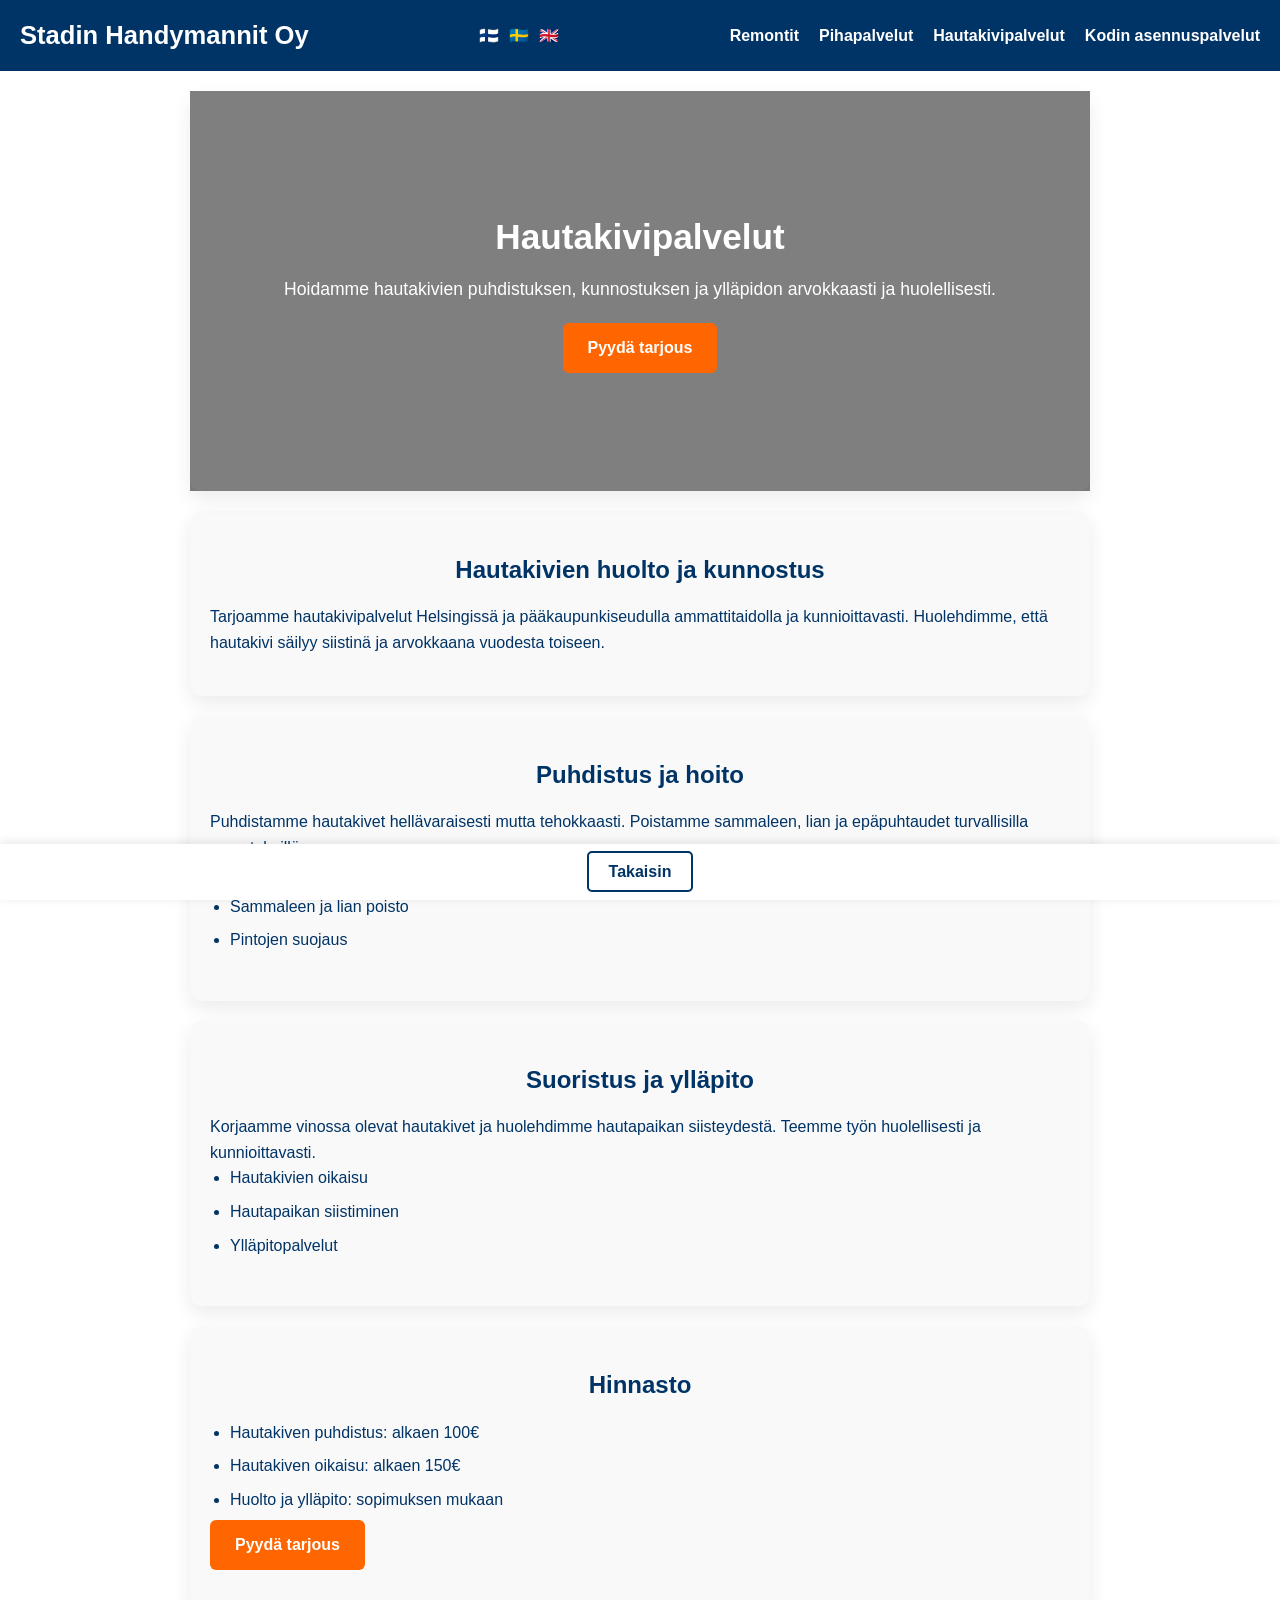
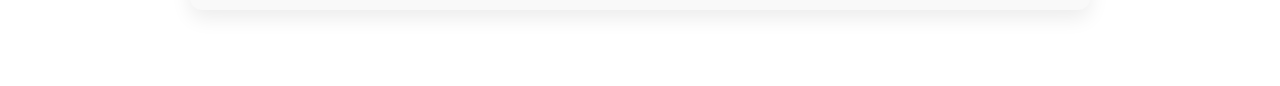
==== hautakivipalvelut.html @ e2055319 "Update hautakivipalvelut.html" ====
<!DOCTYPE html>
<html lang="fi">
<head>
<meta charset="UTF-8">
<meta name="viewport" content="width=device-width, initial-scale=1.0">
<title>Hautakivipalvelut Helsingissä | Stadin Handymannit Oy</title>

<link rel="stylesheet" href="css/style.css">
<link rel="stylesheet" href="css/services.css">
</head>

<body class="hautakivi">

<!-- HEADER -->
<header>
    <div class="logo">Stadin Handymannit Oy</div>

    <div class="lang-switch">
        <span onclick="setLang('fi')">🇫🇮</span>
        <span onclick="setLang('sv')">🇸🇪</span>
        <span onclick="setLang('en')">🇬🇧</span>
    </div>

    <nav>
        <div class="menu" id="menu"> 
            <a href="remontti.html" data-translate="navRemontti">Remontit</a>
            <a href="pihapalvelut.html" data-translate="navGarden">Pihapalvelut</a>
            <a href="hautakivipalvelut.html" data-translate="navGrave">Hautakivipalvelut</a>
            <a href="kodin-asennuspalvelut.html" data-translate="navInstall">Kodin asennuspalvelut</a>
        </div>

        <div class="hamburger" id="hamburger">
            <div></div>
            <div></div>
            <div></div>
        </div>
    </nav>
</header>

<!-- HERO -->
<section id="hero" style="background-image: url('images/hautakivi.jpg');">
    <div class="hero-container">
        <div class="hero-content">

            <h1 data-translate="graveTitle">
                Hautakivipalvelut Helsingissä
            </h1>

            <p>
                Hoidamme hautakivien puhdistuksen, kunnostuksen ja ylläpidon arvokkaasti ja huolellisesti.
            </p>

            <a href="index.html#yhteystiedot" class="cta-button" data-translate="section4Cta">
                Pyydä tarjous
            </a>

        </div>
    </div>
</section>

<!-- SECTION 1 -->
<section>

    <h2>
        Hautakivien huolto ja kunnostus
    </h2>

    <p>
        Tarjoamme hautakivipalvelut Helsingissä ja pääkaupunkiseudulla ammattitaidolla ja kunnioittavasti. Huolehdimme, että hautakivi säilyy siistinä ja arvokkaana vuodesta toiseen.
    </p>

</section>

<!-- SECTION 2 -->
<section>

    <h2>
        Puhdistus ja hoito
    </h2>

    <p>
        Puhdistamme hautakivet hellävaraisesti mutta tehokkaasti. Poistamme sammaleen, lian ja epäpuhtaudet turvallisilla menetelmillä.
    </p>

    <ul>
        <li>Hautakivien pesu</li>
        <li>Sammaleen ja lian poisto</li>
        <li>Pintojen suojaus</li>
    </ul>

</section>

<!-- SECTION 3 -->
<section>

    <h2>
        Suoristus ja ylläpito
    </h2>

    <p>
        Korjaamme vinossa olevat hautakivet ja huolehdimme hautapaikan siisteydestä. Teemme työn huolellisesti ja kunnioittavasti.
    </p>

    <ul>
        <li>Hautakivien oikaisu</li>
        <li>Hautapaikan siistiminen</li>
        <li>Ylläpitopalvelut</li>
    </ul>

</section>

<!-- CTA -->
<section class="service-page">

    <h2>
        Hinnasto
    </h2>

    <ul>
        <li>Hautakiven puhdistus: alkaen 100€</li>
        <li>Hautakiven oikaisu: alkaen 150€</li>
        <li>Huolto ja ylläpito: sopimuksen mukaan</li>
    </ul>

    <a href="index.html#yhteystiedot" class="cta-button">
        Pyydä tarjous
    </a>

</section>
<!-- FOOTER -->
<footer class="back-footer">
    <a href="index.html" class="back-button" data-translate="backButton">
        Takaisin
    </a>
</footer>

<script src="js/script.js"></script>
<script src="js/lang.js"></script>

</body>
</html>
---- css/style.css ----
/* =========================
   RESET
========================= */
* {
    margin: 0;
    padding: 0;
    box-sizing: border-box;
}

html {
  scroll-behavior: smooth;
}

section {
  scroll-margin-top: 90px;
}
body {
    font-family: Arial, sans-serif;
    background: #ffffff;
    color: #003366;
    line-height: 1.6;
}

/* =========================
   HEADER
========================= */
header {
    background: #003366;
    color: #ffffff;
    padding: 15px 20px;
    display: flex;
    justify-content: space-between;
    align-items: center;
    position: sticky;
    top: 0;
    z-index: 1000;
}

.logo {
    font-weight: 700;
    font-size: 1.6rem;
}

.menu {
    display: flex;
    gap: 20px;
}

.menu a {
    color: #ffffff;
    font-weight: 700;
    text-decoration: none;
}

.hamburger {
    display: none;
    flex-direction: column;
    justify-content: space-between;
    width: 25px;
    height: 20px;
    cursor: pointer;
}

.hamburger div {
    width: 100%;
    height: 3px;
    background: #ffffff;
    border-radius: 2px;
}

/* =========================
   HERO (INDEX LIGHT VERSION)
========================= */
#hero {
    position: relative;
    min-height: 450px;
    display: flex;
    align-items: center;
    justify-content: center;
    padding: 40px 20px;
    background: linear-gradient(135deg, #e6f0ff, #ffffff);
    color: #003366;
}

.hero-container {
    text-align: center;
    max-width: 900px;
}

.hero-container h1 {
    font-size: 2.2rem;
    margin-bottom: 10px;
}

.hero-container p {
    font-size: 1.1rem;
    margin-bottom: 20px;
}

/* =========================
   SERVICES (INDEX CARDS)
========================= */
.services-container {
    display: flex;
    flex-wrap: wrap;
    gap: 20px;
    justify-content: center;
}

.service-item {
    flex: 1 1 250px;
    background: #e6f0ff;
    padding: 20px;
    border-radius: 10px;
    text-align: center;
    text-decoration: none;
    color: #003366;
    transition: 0.3s;
}

.service-item:hover {
    transform: translateY(-6px);
    box-shadow: 0 10px 20px rgba(0,0,0,0.1);
}

.service-item .icon {
    font-size: 2rem;
    margin-bottom: 10px;
}
.service-item ul {
    text-align: left;
    padding-left: 18px;
    margin-top: 10px;
}

.service-item li {
    text-align: left;
    margin-bottom: 6px;
    line-height: 1.4;
}
/* =========================
   ABOUT + CONTACT
========================= */
section {
    padding: 40px 20px;
    max-width: 1000px;
    margin: 20px auto;
}

h2 {
    text-align: center;
    margin-bottom: 20px;
}

/* =========================
   CTA BUTTON
========================= */
.cta-button {
    display: inline-block;
    padding: 12px 25px;
    background: #003366;
    color: #ffffff;
    border-radius: 5px;
    text-decoration: none;
    font-weight: 700;
}

/* =========================
   FOOTER
========================= */
footer {
    text-align: center;
    padding: 20px;
    background: #f2f2f2;
}

/* =========================
   MOBILE
========================= */
@media (max-width: 768px) {
    .menu {
        display: none;
        position: absolute;
        top: 60px;
        right: 0;
        background: #003366;
        flex-direction: column;
        width: 200px;
        padding: 10px;
    }

    .menu.active {
        display: flex;
    }

    .hamburger {
        display: flex;
    }

    #hero h1 {
        font-size: 1.6rem;
    }
}
/* =========================
   CONTACT (PREMIUM LAYOUT)
========================= */

.contact-container {
    display: flex;
    gap: 30px;
    align-items: stretch;
    flex-wrap: wrap;
}

/* FORMULÄR */
.contact-container form {
    flex: 1;
    min-width: 280px;
    background: #ffffff;
    padding: 25px;
    border-radius: 12px;
    box-shadow: 0 10px 25px rgba(0,0,0,0.08);
    display: flex;
    flex-direction: column;
    gap: 12px;
}

/* INPUT FIELDS */
.contact-container input,
.contact-container textarea {
    width: 100%;
    padding: 12px;
    border: 1px solid #ddd;
    border-radius: 8px;
    font-size: 1rem;
    outline: none;
    transition: 0.3s;
    font-family: Arial, sans-serif;
}

.contact-container input:focus,
.contact-container textarea:focus {
    border-color: #003366;
    box-shadow: 0 0 0 3px rgba(0,51,102,0.1);
}

/* KNAPP (form submit) */
.contact-container button {
    padding: 12px;
    background: #003366;
    color: #ffffff;
    border: none;
    border-radius: 8px;
    font-weight: 700;
    cursor: pointer;
    transition: 0.3s;
}

.contact-container button:hover {
    background: #002244;
}

/* GOOGLE MAPS */
.map {
    flex: 1;
    min-width: 280px;
    border-radius: 12px;
    overflow: hidden;
    box-shadow: 0 10px 25px rgba(0,0,0,0.08);
}

.map iframe {
    width: 100%;
    height: 100%;
    min-height: 360px;
    border: 0;
}

/* MOBILE FIX */
@media (max-width: 768px) {
    .contact-container {
        flex-direction: column;
    }

    .map iframe {
        min-height: 250px;
    }
}
#hero {
    position: relative;
    min-height: 450px;
    display: flex;
    align-items: center;
    justify-content: center;
    padding: 40px 20px;
    background-size: cover;
    background-position: center;
    background-repeat: no-repeat;
    color: #ffffff;
}

#hero::before {
    content: "";
    position: absolute;
    inset: 0;
    background: rgba(0, 51, 102, 0.45);
}

.hero-container {
    position: relative;
    z-index: 1;
    text-align: center;
    max-width: 900px;
}
body.index #hero {
    background-image: url("../images/hero-index.jpg");
}

body.pihapalvelut #hero {
    background-image: url("../images/pihapalvelut.jpg");
}

body.remontti #hero {
    background-image: url("../images/remontti.jpg");
}

body.kodin-asennus #hero {
    background-image: url("../images/kodin-asennus.jpg");
}

body.hautakivipalvelut #hero {
    background-image: url("../images/hautakivi.jpg");
}
@media (max-width: 768px) {
    #hero {
        min-height: 300px;
        padding: 30px 15px;
    }
}

/* =========================
 IMAGE SECTION
}======================== */
.image-section {
    max-width: 1000px;
    margin: 40px auto;
    padding: 0 20px;
}

.image-section img {
    width: 100%;
    height: auto;
    max-height: 400px;
    object-fit: cover;
    border-radius: 12px;
    display: block;
    box-shadow: 0 8px 20px rgba(0,0,0,0.1);
}

.image-section img:hover {
    transform: scale(1.02);
    transition: 0.3s ease;
}

.lang-switch {
    display: flex;
    gap: 10px;
    align-items: center;
}

.lang-switch a {
    font-size: 1.3rem;
    text-decoration: none;
    transition: transform 0.2s;
}

.lang-switch a:hover {
    transform: scale(1.2);
}
---- css/services.css ----
/* =========================
   RESET
========================= */
* {
    margin: 0;
    padding: 0;
    box-sizing: border-box;
}

body {
    font-family: Arial, sans-serif;
    background: #ffffff;
    color: #003366;
    line-height: 1.6;
}

/* =========================
   HEADER
========================= */
header {
    background: #003366;
    color: #ffffff;
    padding: 15px 20px;
    display: flex;
    justify-content: space-between;
    align-items: center;
    position: sticky;
    top: 0;
    z-index: 1000;
}

.menu {
    display: flex;
    gap: 20px;
}

.menu a {
    color: #ffffff;
    text-decoration: none;
    font-weight: 700;
}

/* =========================
   HERO (SERVICES DARK VERSION)
========================= */
#hero {
    position: relative;
    min-height: 400px;
    display: flex;
    align-items: center;
    justify-content: center;
    padding: 40px 20px;
    background-size: cover;
    background-position: center;
    color: #ffffff;
}

#hero::before {
    content: "";
    position: absolute;
    inset: 0;
    background: rgba(0,0,0,0.5);
}

.hero-container {
    position: relative;
    z-index: 1;
    text-align: center;
    max-width: 900px;
}

.hero-container h1 {
    font-size: 2.2rem;
    margin-bottom: 10px;
}

/* =========================
   SECTIONS (PRO CARD STYLE)
========================= */
section {
    padding: 40px 20px;
    max-width: 900px;
    margin: 20px auto;
    background: #f9f9f9;
    border-radius: 12px;
    box-shadow: 0 8px 20px rgba(0,0,0,0.08);
}

section h2 {
    text-align: center;
    margin-bottom: 15px;
}

/* =========================
   LISTOR
========================= */
ul {
    padding-left: 20px;
}

li {
    margin-bottom: 8px;
}

/* =========================
   CTA BUTTON
========================= */
.cta-button {
    display: inline-block;
    padding: 12px 25px;
    background: #ff6600;
    color: #ffffff;
    border-radius: 6px;
    text-decoration: none;
    font-weight: 700;
}

/* =========================
   BACK BUTTON
========================= */
.back-footer {
    position: sticky;
    bottom: 0;
    text-align: center;
    padding: 15px;
    background: #ffffff;
    box-shadow: 0 -2px 10px rgba(0,0,0,0.1);
}

.back-button {
    border: 2px solid #003366;
    padding: 10px 20px;
    border-radius: 5px;
    text-decoration: none;
    font-weight: 700;
    color: #003366;
}

/* =========================
   MOBILE
========================= */
@media (max-width: 768px) {
    .menu {
        display: none;
        flex-direction: column;
        background: #003366;
        position: absolute;
        top: 60px;
        right: 0;
        width: 200px;
        padding: 10px;
    }

    .menu.active {
        display: flex;
    }

    #hero h1 {
        font-size: 1.6rem;
    }

    section {
        margin: 10px;
        padding: 25px 15px;
    }
}
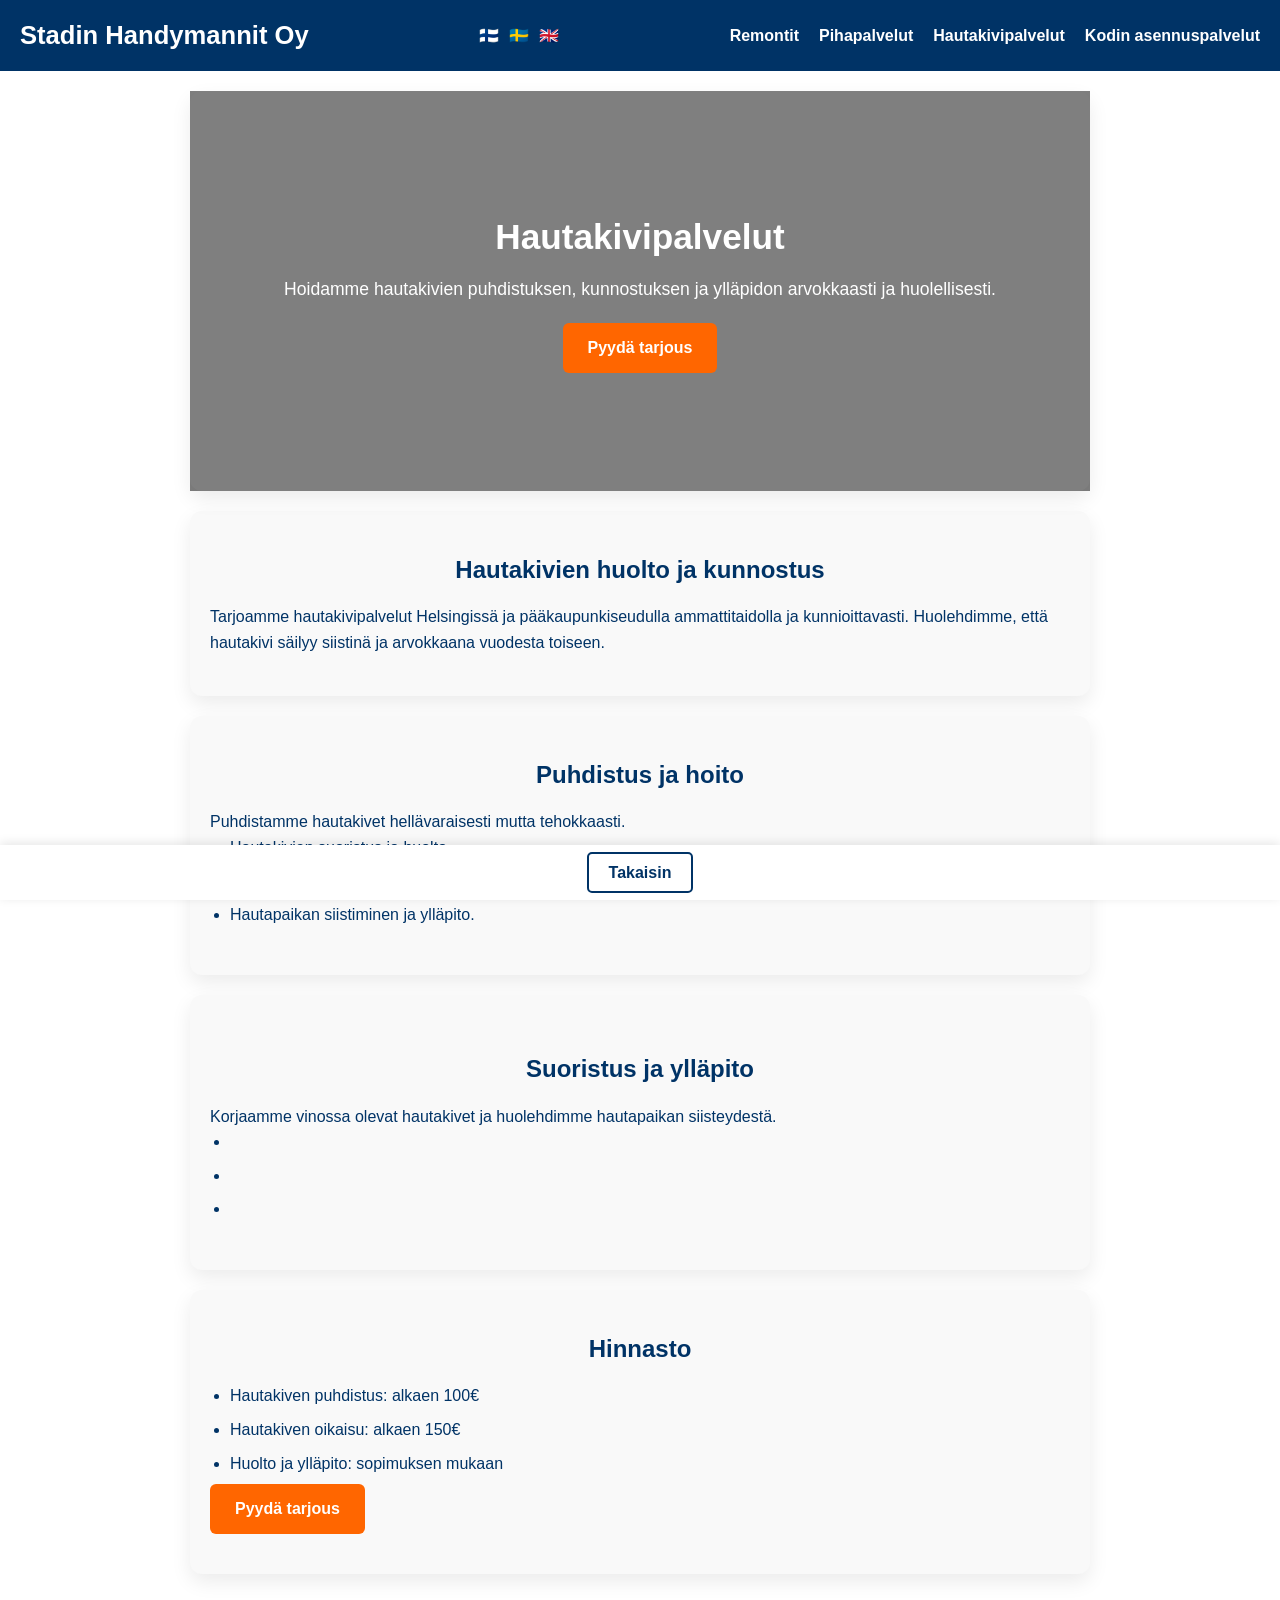
==== commit b30893ac: "Update hautakivipalvelut.html" ====
--- a/hautakivipalvelut.html
+++ b/hautakivipalvelut.html
@@ -46,11 +46,11 @@
                 Hautakivipalvelut Helsingissä
             </h1>
 
-            <p>
+            <p data-translate="graveHeroText">
                 Hoidamme hautakivien puhdistuksen, kunnostuksen ja ylläpidon arvokkaasti ja huolellisesti.
             </p>
 
-            <a href="index.html#yhteystiedot" class="cta-button" data-translate="section4Cta">
+            <a href="index.html#yhteystiedot" class="cta-button" data-translate="graveCta">
                 Pyydä tarjous
             </a>
 
@@ -61,11 +61,11 @@
 <!-- SECTION 1 -->
 <section>
 
-    <h2>
+    <h2 data-translate="graveSection1Title">
         Hautakivien huolto ja kunnostus
     </h2>
 
-    <p>
+    <p data-translate="graveSection1Text">
         Tarjoamme hautakivipalvelut Helsingissä ja pääkaupunkiseudulla ammattitaidolla ja kunnioittavasti. Huolehdimme, että hautakivi säilyy siistinä ja arvokkaana vuodesta toiseen.
     </p>
 
@@ -74,55 +74,55 @@
 <!-- SECTION 2 -->
 <section>
 
-    <h2>
-        Puhdistus ja hoito
-    </h2>
+<h2 data-translate="graveSection2Title">
+    Puhdistus ja hoito
+</h2>
 
-    <p>
-        Puhdistamme hautakivet hellävaraisesti mutta tehokkaasti. Poistamme sammaleen, lian ja epäpuhtaudet turvallisilla menetelmillä.
-    </p>
+<p data-translate="graveSection2Text">
+    Puhdistamme hautakivet hellävaraisesti mutta tehokkaasti.
+</p>
 
-    <ul>
-        <li>Hautakivien pesu</li>
-        <li>Sammaleen ja lian poisto</li>
-        <li>Pintojen suojaus</li>
-    </ul>
-
+<ul>
+    <li data-translate="graveList1"></li>
+    <li data-translate="graveList2"></li>
+    <li data-translate="graveList3"></li>
+</ul>
 </section>
 
 <!-- SECTION 3 -->
 <section>
 
     <h2>
-        Suoristus ja ylläpito
-    </h2>
+    <h2 data-translate="graveSection3Title">
+    Suoristus ja ylläpito
+</h2>
 
-    <p>
-        Korjaamme vinossa olevat hautakivet ja huolehdimme hautapaikan siisteydestä. Teemme työn huolellisesti ja kunnioittavasti.
-    </p>
+<p data-translate="graveSection3Text">
+    Korjaamme vinossa olevat hautakivet ja huolehdimme hautapaikan siisteydestä.
+</p>
 
-    <ul>
-        <li>Hautakivien oikaisu</li>
-        <li>Hautapaikan siistiminen</li>
-        <li>Ylläpitopalvelut</li>
-    </ul>
+<ul>
+    <li data-translate="graveList4"></li>
+    <li data-translate="graveList5"></li>
+    <li data-translate="graveList6"></li>
+</ul>
 
 </section>
 
 <!-- CTA -->
 <section class="service-page">
 
-    <h2>
+    <h2 data-translate="gravePriceTitle">
         Hinnasto
     </h2>
 
     <ul>
-        <li>Hautakiven puhdistus: alkaen 100€</li>
-        <li>Hautakiven oikaisu: alkaen 150€</li>
-        <li>Huolto ja ylläpito: sopimuksen mukaan</li>
+        <li data-translate="gravePrice1">Hautakiven puhdistus: alkaen 100€</li>
+        <li data-translate="gravePrice2">Hautakiven oikaisu: alkaen 150€</li>
+        <li data-translate="gravePrice3">Huolto ja ylläpito: sopimuksen mukaan</li>
     </ul>
 
-    <a href="index.html#yhteystiedot" class="cta-button">
+    <a href="index.html#yhteystiedot" class="cta-button" data-translate="graveCta">
         Pyydä tarjous
     </a>
 
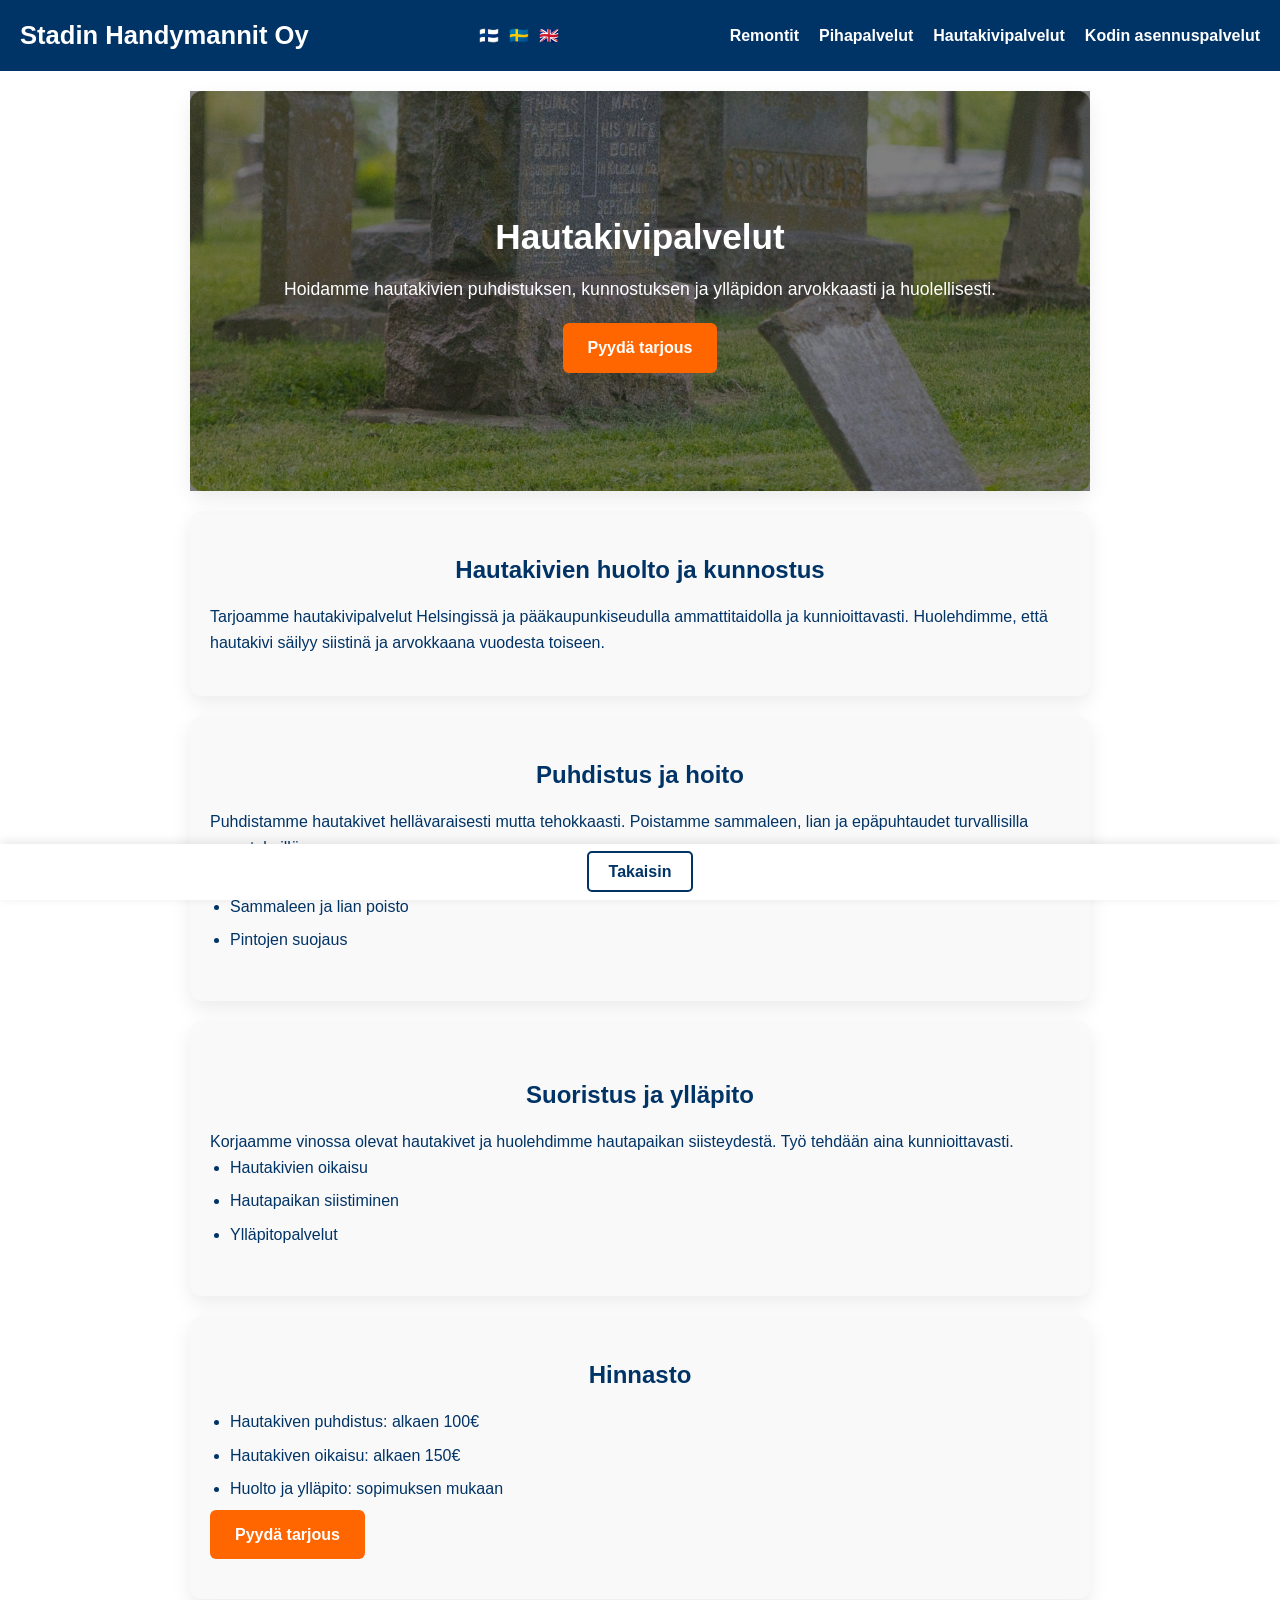
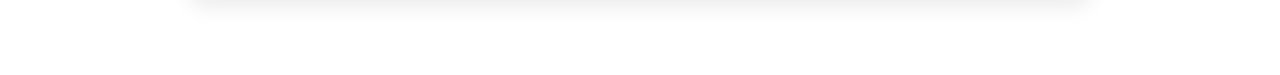
==== commit 58882f24: "Update hautakivipalvelut.html" ====
--- a/hautakivipalvelut.html
+++ b/hautakivipalvelut.html
@@ -38,7 +38,7 @@
 </header>
 
 <!-- HERO -->
-<section id="hero" style="background-image: url('images/hautakivi.jpg');">
+<section id="hero" style="background-image: url('images/hautakivipalvelut.jpg');">
     <div class="hero-container">
         <div class="hero-content">
 
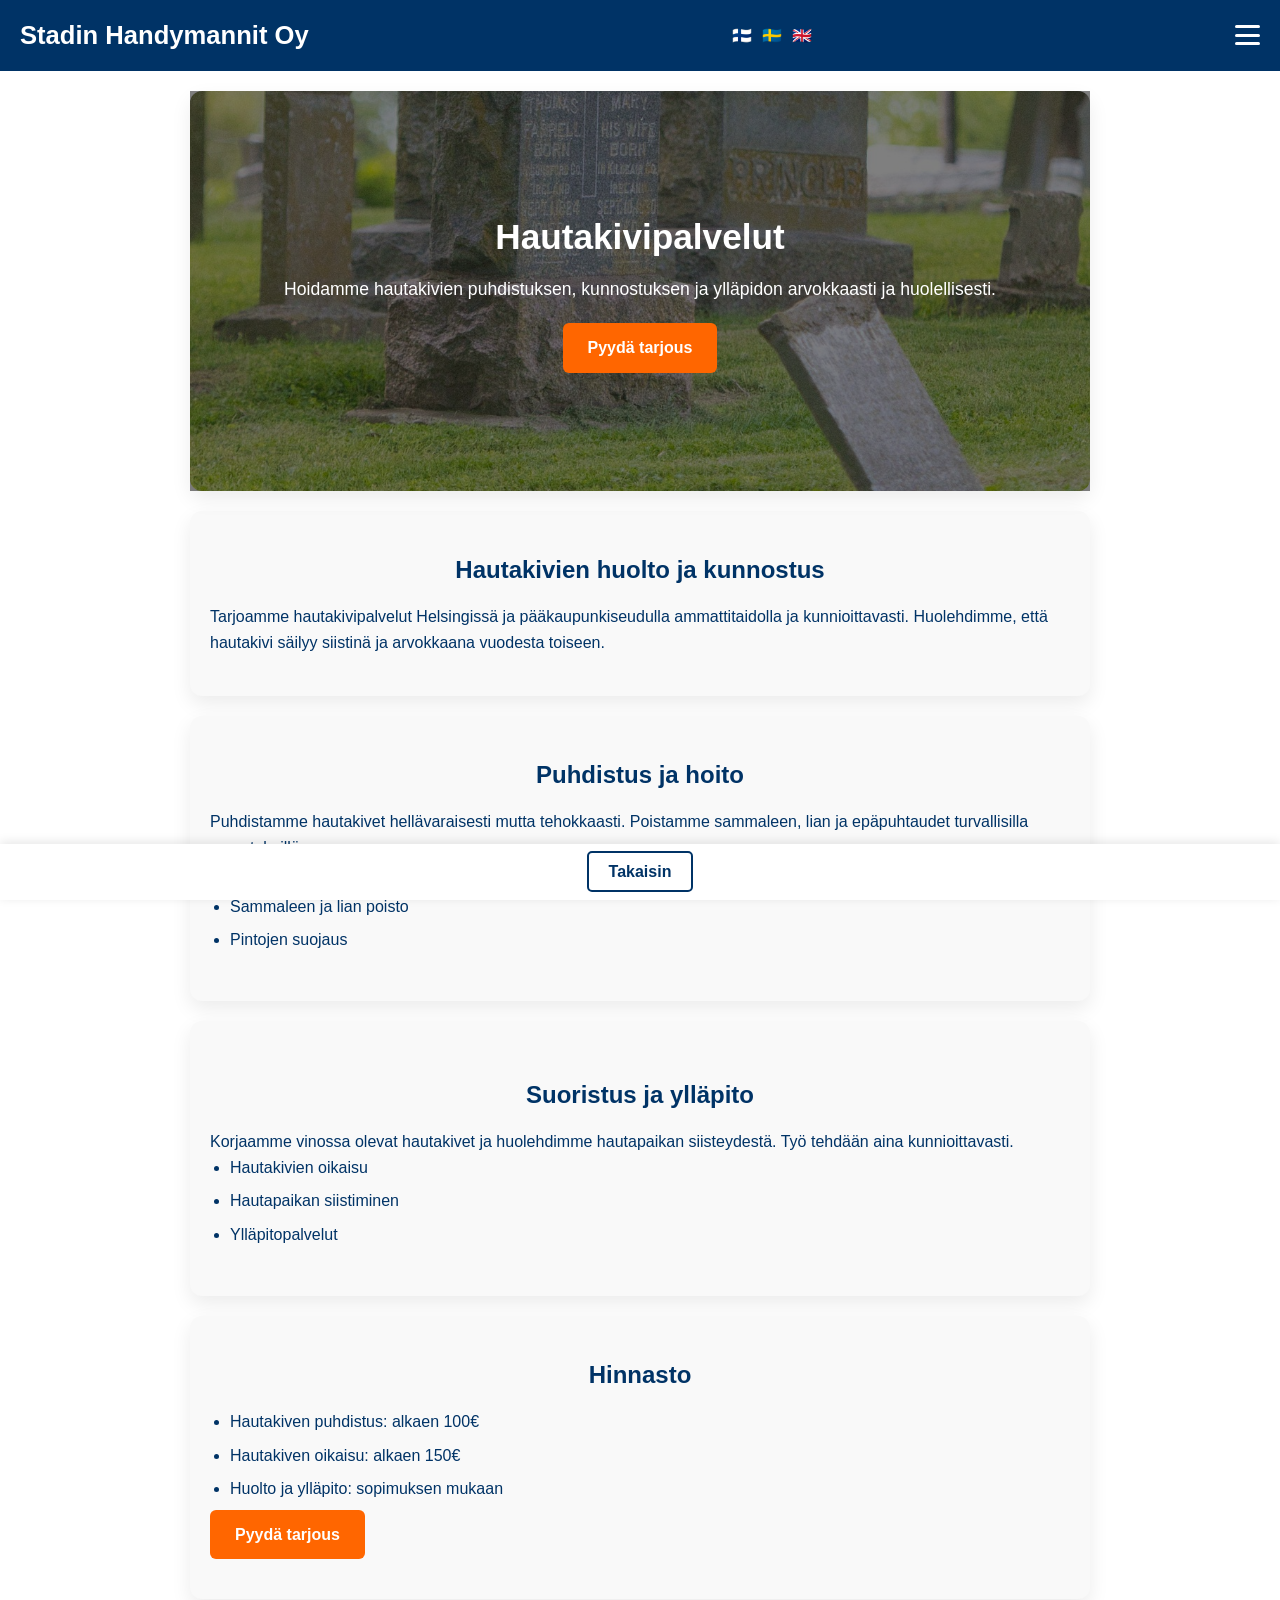
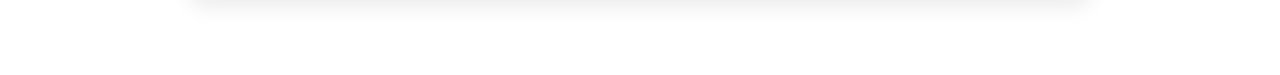
==== commit 35678a27: "Update hautakivipalvelut.html" ====
--- a/hautakivipalvelut.html
+++ b/hautakivipalvelut.html
@@ -22,11 +22,55 @@
     </div>
 
     <nav>
-        <div class="menu" id="menu"> 
-            <a href="remontti.html" data-translate="navRemontti">Remontit</a>
-            <a href="pihapalvelut.html" data-translate="navGarden">Pihapalvelut</a>
-            <a href="hautakivipalvelut.html" data-translate="navGrave">Hautakivipalvelut</a>
-            <a href="kodin-asennuspalvelut.html" data-translate="navInstall">Kodin asennuspalvelut</a>
+        <div class="menu" id="menu">
+
+    <!-- HUVUD -->
+    <a href="index.html" data-translate="navHome">Etusivu</a>
+
+    <!-- RUBRIK -->
+    <div class="menu-section" data-translate="menuServices">
+        Palvelut
+    </div>
+
+    <a href="kodin-asennuspalvelut.html" data-translate="navInstall">
+        Kodin asennuspalvelut
+    </a>
+
+    <a href="pihapalvelut.html" data-translate="navGarden">
+        Pihapalvelut
+    </a>
+
+    <a href="remontti.html" data-translate="navRemontti">
+        Remontti
+    </a>
+
+    <a href="hautakivipalvelut.html" data-translate="navGrave">
+        Hautakivipalvelut
+    </a>
+
+    <!-- INFO -->
+    <div class="menu-section" data-translate="menuCompany">
+        Yritys
+    </div>
+
+    <a href="index.html#meista" data-translate="navAbout">
+        Meistä
+    </a>
+
+    <a href="index.html#yhteystiedot" data-translate="navContact">
+        Yhteystiedot
+    </a>
+
+    <!-- CTA -->
+    <a href="index.html#yhteystiedot" class="menu-cta" data-translate="ctaOffer">
+        Pyydä tarjous
+    </a>
+
+    <!-- BACK -->
+    <a href="index.html" class="menu-back" data-translate="backButton">
+        ← Takaisin
+    </a>
+
         </div>
 
         <div class="hamburger" id="hamburger">
@@ -36,7 +80,8 @@
         </div>
     </nav>
 </header>
-
+    
+  <div class="menu-overlay" id="overlay"></div>
 <!-- HERO -->
 <section id="hero" style="background-image: url('images/hautakivipalvelut.jpg');">
     <div class="hero-container">
--- a/css/style.css
+++ b/css/style.css
@@ -41,24 +41,14 @@
     font-size: 1.6rem;
 }
 
-.menu {
-    display: flex;
-    gap: 20px;
-}
-
-.menu a {
-    color: #ffffff;
-    font-weight: 700;
-    text-decoration: none;
-}
-
 .hamburger {
-    display: none;
+    display: flex; /* ÄNDRA denna rad */
     flex-direction: column;
     justify-content: space-between;
     width: 25px;
     height: 20px;
     cursor: pointer;
+    z-index: 1100;
 }
 
 .hamburger div {
@@ -66,6 +56,7 @@
     height: 3px;
     background: #ffffff;
     border-radius: 2px;
+    transition: 0.3s; 
 }
 
 /* =========================
@@ -178,21 +169,7 @@
    MOBILE
 ========================= */
 @media (max-width: 768px) {
-    .menu {
-        display: none;
-        position: absolute;
-        top: 60px;
-        right: 0;
-        background: #003366;
-        flex-direction: column;
-        width: 200px;
-        padding: 10px;
-    }
-
-    .menu.active {
-        display: flex;
-    }
-
+    
     .hamburger {
         display: flex;
     }
@@ -377,3 +354,48 @@
 .lang-switch a:hover {
     transform: scale(1.2);
 }
+/* SIDEMENU */
+/* SIDEBAR MENU */
+.menu {
+    position: fixed;
+    top: 0;
+    right: -300px;
+    width: 260px;
+    height: 100%;
+    background: #003366;
+    display: flex;
+    flex-direction: column;
+    gap: 20px;
+    padding: 80px 20px;
+    transition: 0.3s ease;
+    z-index: 1000;
+}
+
+.menu.active {
+    right: 0;
+}
+
+.menu a {
+    color: white;
+    text-decoration: none;
+    font-weight: 700;
+}
+
+/* OVERLAY */
+.menu-overlay {
+    position: fixed;
+    top: 0;
+    left: 0;
+    width: 100%;
+    height: 100%;
+    background: rgba(0,0,0,0.4);
+    opacity: 0;
+    pointer-events: none;
+    transition: 0.3s;
+    z-index: 900;
+}
+
+.menu-overlay.active {
+    opacity: 1;
+    pointer-events: all;
+}
--- a/css/services.css
+++ b/css/services.css
@@ -27,17 +27,6 @@
     position: sticky;
     top: 0;
     z-index: 1000;
-}
-
-.menu {
-    display: flex;
-    gap: 20px;
-}
-
-.menu a {
-    color: #ffffff;
-    text-decoration: none;
-    font-weight: 700;
 }
 
 /* =========================
@@ -140,20 +129,7 @@
    MOBILE
 ========================= */
 @media (max-width: 768px) {
-    .menu {
-        display: none;
-        flex-direction: column;
-        background: #003366;
-        position: absolute;
-        top: 60px;
-        right: 0;
-        width: 200px;
-        padding: 10px;
-    }
-
-    .menu.active {
-        display: flex;
-    }
+    
 
     #hero h1 {
         font-size: 1.6rem;
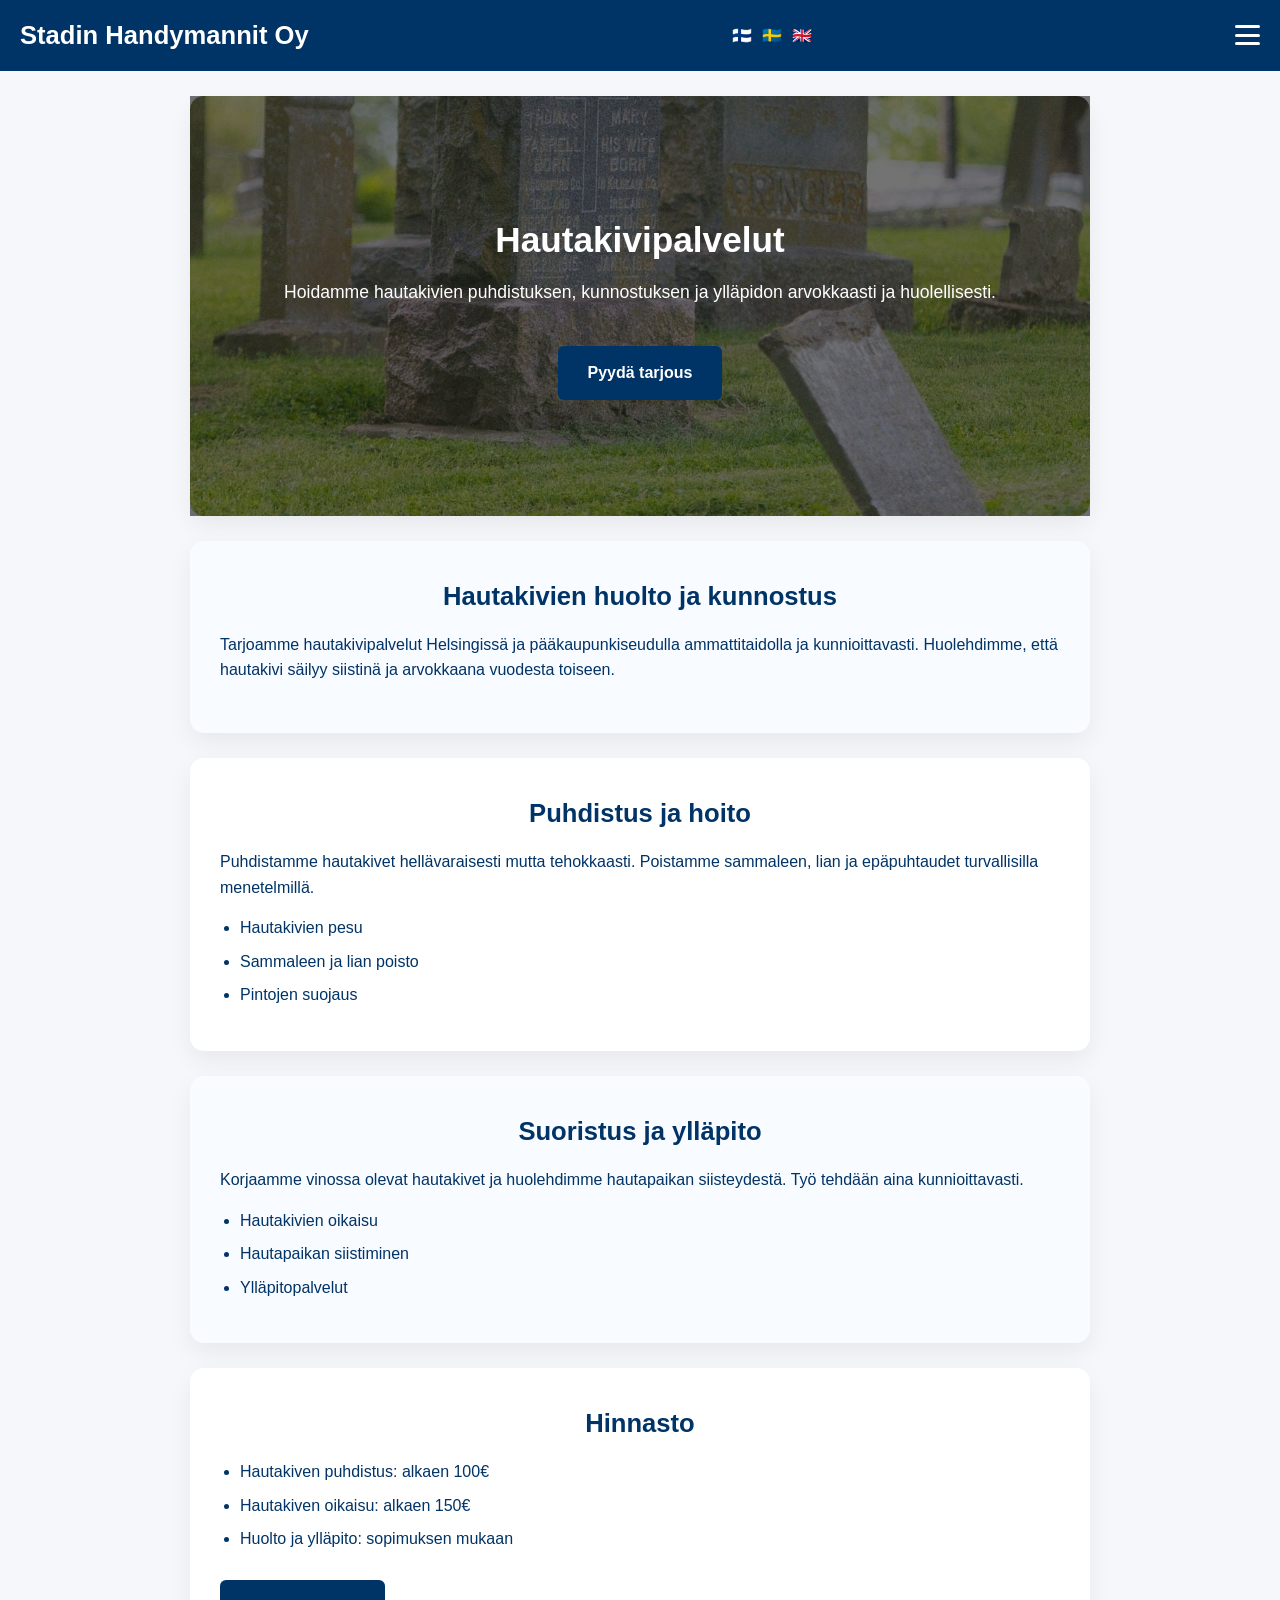
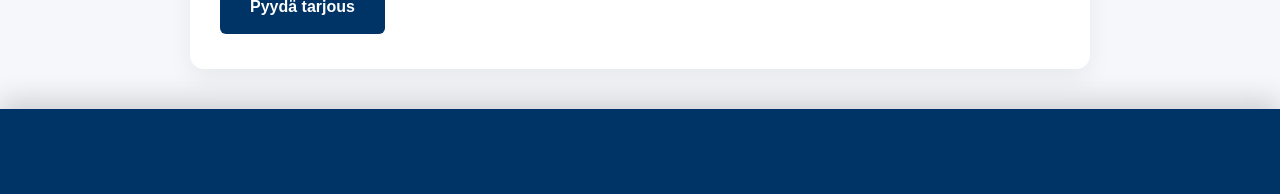
==== commit 3b33a14e: "Update hautakivipalvelut.html" ====
--- a/hautakivipalvelut.html
+++ b/hautakivipalvelut.html
@@ -137,7 +137,6 @@
 <!-- SECTION 3 -->
 <section>
 
-    <h2>
     <h2 data-translate="graveSection3Title">
     Suoristus ja ylläpito
 </h2>
--- a/css/style.css
+++ b/css/style.css
@@ -161,10 +161,31 @@
 ========================= */
 footer {
     text-align: center;
-    padding: 20px;
-    background: #f2f2f2;
-}
-
+    padding: 40px 20px;
+    background: #003366; /* samma som header */
+    color: #ffffff;
+    margin-top: 40px;
+}
+
+/* valfritt: gör text lite snyggare */
+footer p {
+    margin: 6px 0;
+    opacity: 0.9;
+}
+
+/* länkar i footer */
+footer a {
+    color: #ffffff;
+    text-decoration: none;
+    font-weight: 600;
+}
+
+footer a:hover {
+    text-decoration: underline;
+}
+footer {
+    box-shadow: 0 -10px 25px rgba(0,0,0,0.15);
+}
 /* =========================
    MOBILE
 ========================= */
@@ -399,3 +420,90 @@
     opacity: 1;
     pointer-events: all;
 }
+/* =========================
+   PREMIUM SECTION UPGRADE
+   (safe override - no breaking changes)
+========================= */
+
+/* Generell section-lyft */
+section {
+    border-radius: 12px;
+    transition: all 0.3s ease;
+}
+
+/* Alternating background för djup */
+section:nth-of-type(even) {
+    background: #f6f9ff;
+}
+
+section:nth-of-type(odd) {
+    background: #ffffff;
+}
+
+/* Hover-känsla (subtil premium touch) */
+section:hover {
+    transform: translateY(-2px);
+}
+
+/* =========================
+   PALVELUT / SERVICES GRID UPGRADE
+========================= */
+
+.services-container {
+    display: grid;
+    grid-template-columns: repeat(auto-fit, minmax(220px, 1fr));
+    gap: 25px;
+}
+
+/* Lite mer “card premium” */
+.service-item {
+    background: #ffffff;
+    border: 1px solid #e6e6e6;
+    box-shadow: 0 6px 18px rgba(0,0,0,0.06);
+}
+
+/* hover förbättring */
+.service-item:hover {
+    transform: translateY(-6px);
+    box-shadow: 0 12px 30px rgba(0,0,0,0.12);
+}
+
+/* =========================
+   MEISTÄ / ABOUT PREMIUM FEEL
+========================= */
+
+#about {
+    position: relative;
+    padding: 60px 20px;
+}
+
+#about p {
+    font-size: 1.05rem;
+    max-width: 800px;
+    margin: 0 auto;
+    line-height: 1.8;
+}
+
+/* liten “story highlight” känsla */
+#about::before {
+    content: "";
+    position: absolute;
+    inset: 0;
+    background: radial-gradient(circle at top, rgba(0,51,102,0.05), transparent 60%);
+    pointer-events: none;
+}
+
+/* =========================
+   MOBILE IMPROVEMENTS
+========================= */
+
+@media (max-width: 768px) {
+    section {
+        margin: 10px;
+        padding: 25px 15px;
+    }
+
+    .service-item:hover {
+        transform: none; /* undviker “skak” på mobil */
+    }
+}
--- a/css/services.css
+++ b/css/services.css
@@ -9,7 +9,7 @@
 
 body {
     font-family: Arial, sans-serif;
-    background: #ffffff;
+    background: #f5f7fb;
     color: #003366;
     line-height: 1.6;
 }
@@ -30,11 +30,11 @@
 }
 
 /* =========================
-   HERO (SERVICES DARK VERSION)
+   HERO (PREMIUM)
 ========================= */
 #hero {
     position: relative;
-    min-height: 400px;
+    min-height: 420px;
     display: flex;
     align-items: center;
     justify-content: center;
@@ -48,14 +48,14 @@
     content: "";
     position: absolute;
     inset: 0;
-    background: rgba(0,0,0,0.5);
+    background: rgba(0,0,0,0.55);
 }
 
 .hero-container {
     position: relative;
     z-index: 1;
     text-align: center;
-    max-width: 900px;
+    max-width: 800px;
 }
 
 .hero-container h1 {
@@ -64,24 +64,37 @@
 }
 
 /* =========================
-   SECTIONS (PRO CARD STYLE)
+   SECTION WRAPPER (FLOW)
 ========================= */
 section {
-    padding: 40px 20px;
     max-width: 900px;
-    margin: 20px auto;
-    background: #f9f9f9;
-    border-radius: 12px;
-    box-shadow: 0 8px 20px rgba(0,0,0,0.08);
-}
-
+    margin: 25px auto;
+    padding: 35px 30px;
+    background: #ffffff;
+    border-radius: 14px;
+    box-shadow: 0 10px 25px rgba(0,0,0,0.06);
+    transition: 0.3s;
+}
+
+section:hover {
+    transform: translateY(-4px);
+}
+
+/* =========================
+   TYPOGRAPHY
+========================= */
 section h2 {
-    text-align: center;
+    font-size: 1.6rem;
     margin-bottom: 15px;
-}
-
-/* =========================
-   LISTOR
+    color: #003366;
+}
+
+section p {
+    margin-bottom: 15px;
+}
+
+/* =========================
+   LISTS
 ========================= */
 ul {
     padding-left: 20px;
@@ -89,31 +102,69 @@
 
 li {
     margin-bottom: 8px;
-}
-
-/* =========================
-   CTA BUTTON
+    position: relative;
+}
+
+/* liten visuell bullet upgrade */
+li::marker {
+    color: #003366;
+}
+
+/* =========================
+   FEATURE BLOCK (NEXT LEVEL)
+========================= */
+.feature-box {
+    display: flex;
+    gap: 15px;
+    align-items: flex-start;
+    background: #f5f9ff;
+    padding: 15px;
+    border-radius: 10px;
+    margin-top: 15px;
+}
+
+/* ikon (valfri emoji eller svg) */
+.feature-icon {
+    font-size: 1.5rem;
+}
+
+/* =========================
+   PRICE BOX
+========================= */
+.price-box {
+    background: #f5f9ff;
+    border-left: 4px solid #003366;
+    padding: 15px;
+    border-radius: 8px;
+    margin-top: 15px;
+}
+
+/* =========================
+   CTA BUTTON (PRO)
 ========================= */
 .cta-button {
     display: inline-block;
-    padding: 12px 25px;
-    background: #ff6600;
+    margin-top: 20px;
+    padding: 14px 30px;
+    background: #003366;
     color: #ffffff;
     border-radius: 6px;
     text-decoration: none;
     font-weight: 700;
+    transition: 0.3s;
+}
+
+.cta-button:hover {
+    background: #002244;
+    transform: translateY(-2px);
 }
 
 /* =========================
    BACK BUTTON
 ========================= */
 .back-footer {
-    position: sticky;
-    bottom: 0;
     text-align: center;
-    padding: 15px;
-    background: #ffffff;
-    box-shadow: 0 -2px 10px rgba(0,0,0,0.1);
+    padding: 30px 20px;
 }
 
 .back-button {
@@ -123,20 +174,45 @@
     text-decoration: none;
     font-weight: 700;
     color: #003366;
+    transition: 0.3s;
+}
+
+.back-button:hover {
+    background: #003366;
+    color: #ffffff;
+}
+
+/* =========================
+   SECTION VARIATION (DEPTH)
+========================= */
+section:nth-of-type(even) {
+    background: #f8fbff;
 }
 
 /* =========================
    MOBILE
 ========================= */
 @media (max-width: 768px) {
-    
-
-    #hero h1 {
+
+    #hero {
+        min-height: 300px;
+        padding: 30px 15px;
+    }
+
+    .hero-container h1 {
         font-size: 1.6rem;
     }
 
     section {
-        margin: 10px;
-        padding: 25px 15px;
-    }
-}
+        margin: 12px;
+        padding: 25px 20px;
+    }
+
+    section:hover {
+        transform: none;
+    }
+
+    .feature-box {
+        flex-direction: column;
+    }
+}
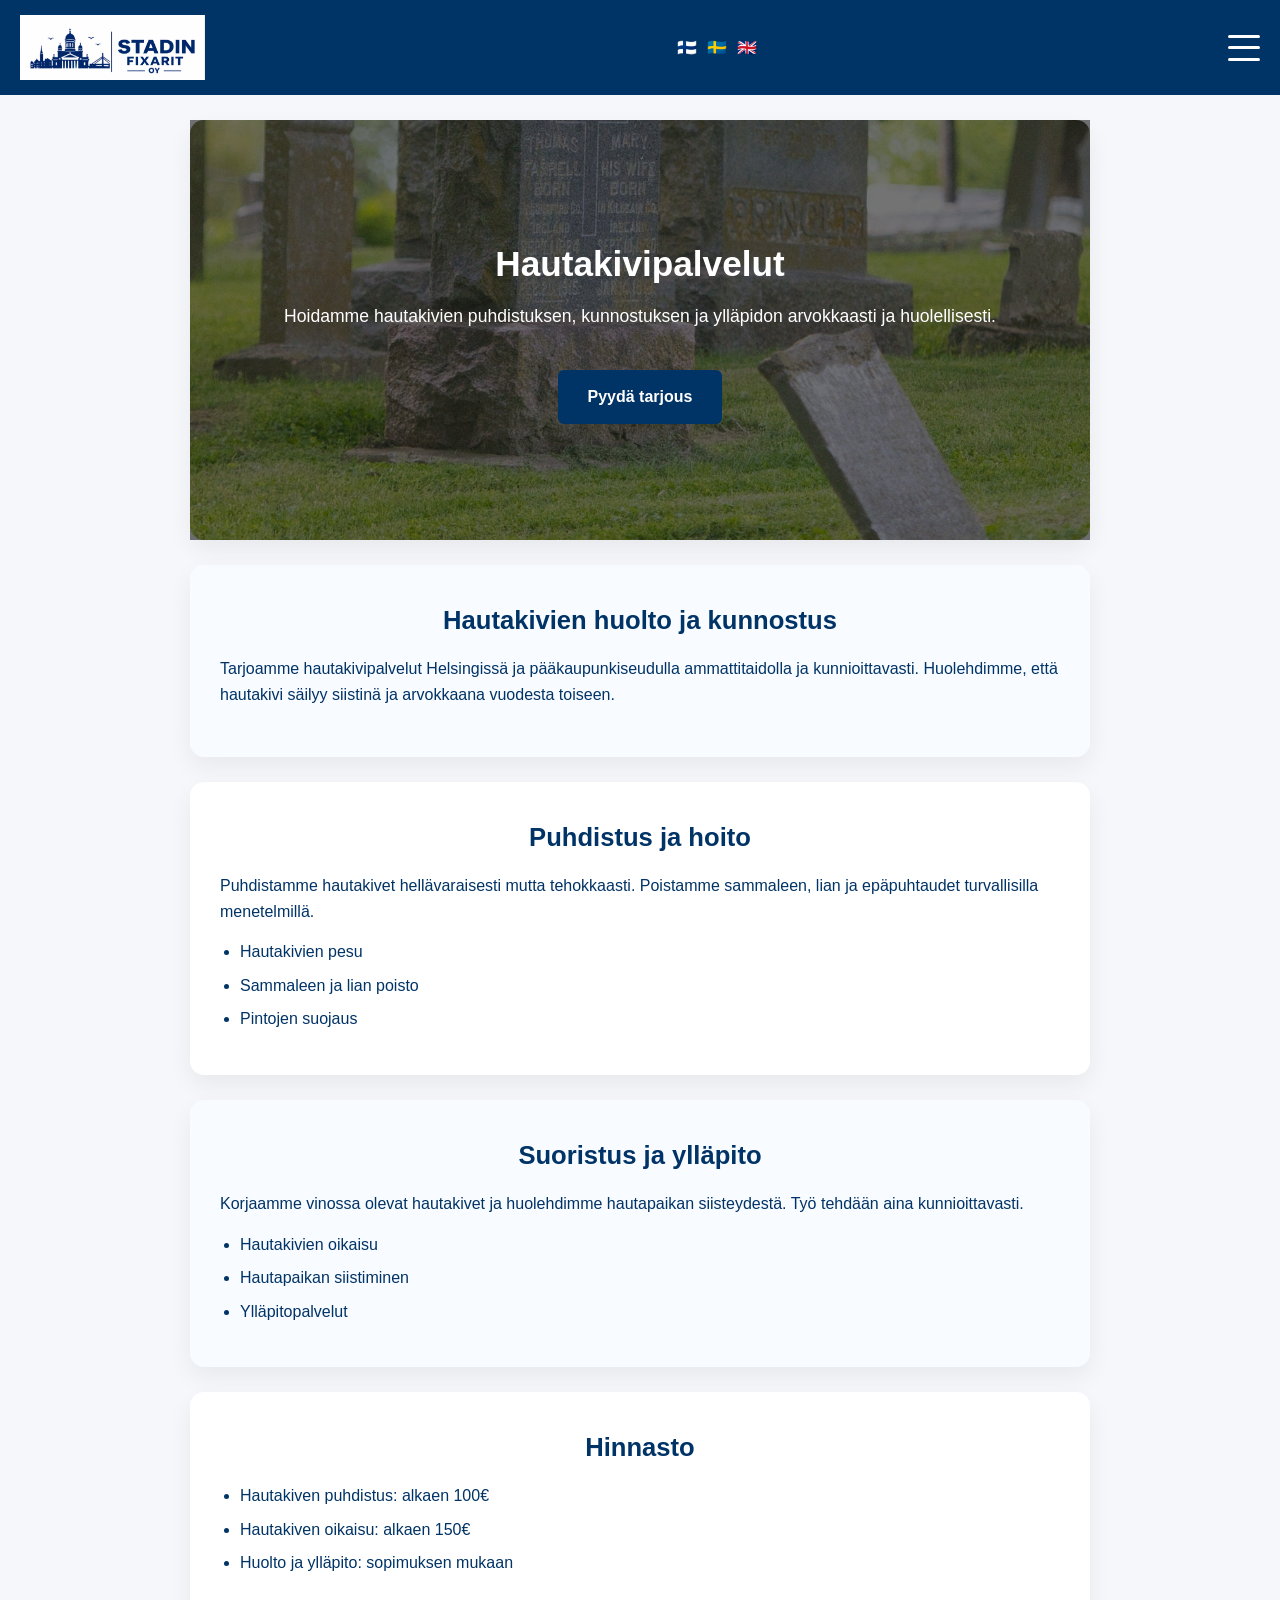
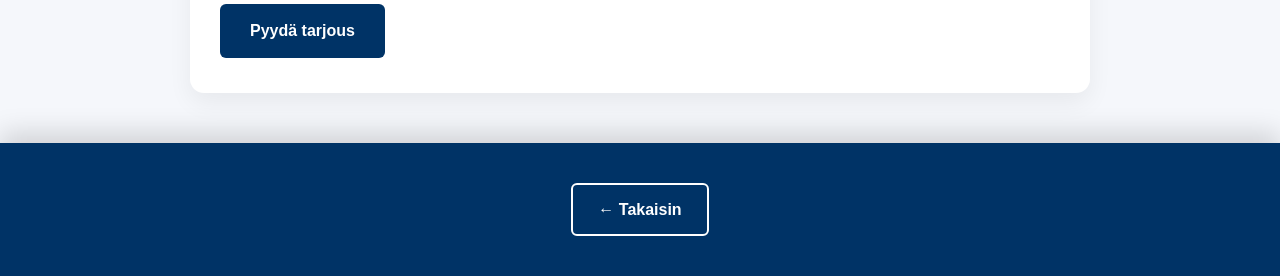
==== commit 73edf250: "Update hautakivipalvelut.html" ====
--- a/hautakivipalvelut.html
+++ b/hautakivipalvelut.html
@@ -13,7 +13,9 @@
 
 <!-- HEADER -->
 <header>
-    <div class="logo">Stadin Handymannit Oy</div>
+     <div class="logo">
+        <img src="images/logo2.png" alt="Stadin Fixarit Oy">
+     </div>
 
     <div class="lang-switch">
         <span onclick="setLang('fi')">🇫🇮</span>
--- a/css/style.css
+++ b/css/style.css
@@ -40,13 +40,18 @@
     font-weight: 700;
     font-size: 1.6rem;
 }
-
+/* LOGO IMAGE */
+.logo img {
+    height: 90px;
+    width: auto;
+    display: block;
+}
 .hamburger {
     display: flex; /* ÄNDRA denna rad */
     flex-direction: column;
     justify-content: space-between;
-    width: 25px;
-    height: 20px;
+    width: 32px;
+    height: 26px;
     cursor: pointer;
     z-index: 1100;
 }
@@ -58,6 +63,8 @@
     border-radius: 2px;
     transition: 0.3s; 
 }
+
+
 
 /* =========================
    HERO (INDEX LIGHT VERSION)
@@ -197,6 +204,11 @@
 
     #hero h1 {
         font-size: 1.6rem;
+    }
+}
+/* LOGO MOBILE */
+    .logo img {
+        height: 65px;
     }
 }
 /* =========================
--- a/css/services.css
+++ b/css/services.css
@@ -162,24 +162,29 @@
 /* =========================
    BACK BUTTON
 ========================= */
-.back-footer {
+ .back-footer {
     text-align: center;
-    padding: 30px 20px;
-}
+    padding: 40px 20px;
+    margin-top: 50px;
+    background: #003366;
+    position: relative;
+    z-index: 1001; /* 🔥 över overlay */
+ }
 
 .back-button {
-    border: 2px solid #003366;
-    padding: 10px 20px;
-    border-radius: 5px;
+    display: inline-block;
+    border: 2px solid #ffffff;   /* vit kant */
+    padding: 12px 25px;
+    border-radius: 6px;
     text-decoration: none;
     font-weight: 700;
-    color: #003366;
+    color: #ffffff;              /* vit text */
     transition: 0.3s;
 }
 
-.back-button:hover {
-    background: #003366;
-    color: #ffffff;
+.back-button {
+    position: relative;
+    z-index: 1002;
 }
 
 /* =========================
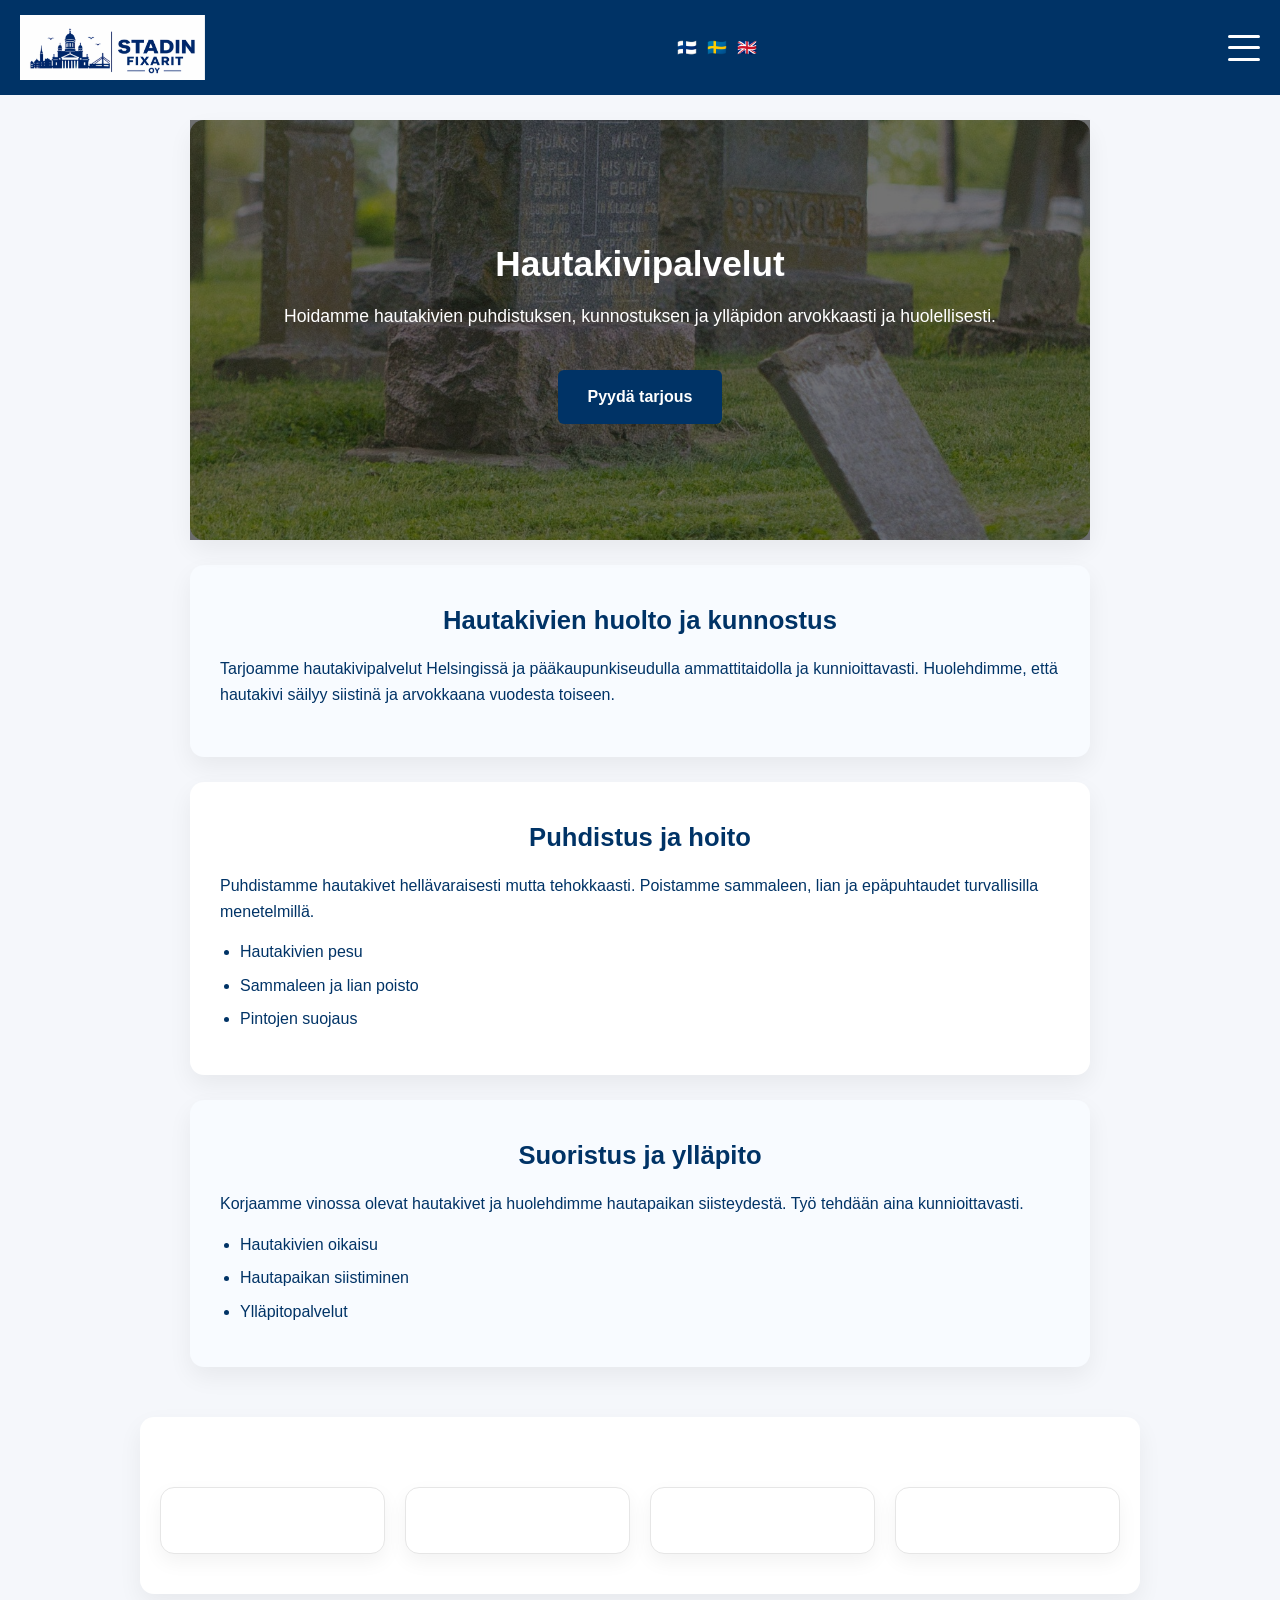
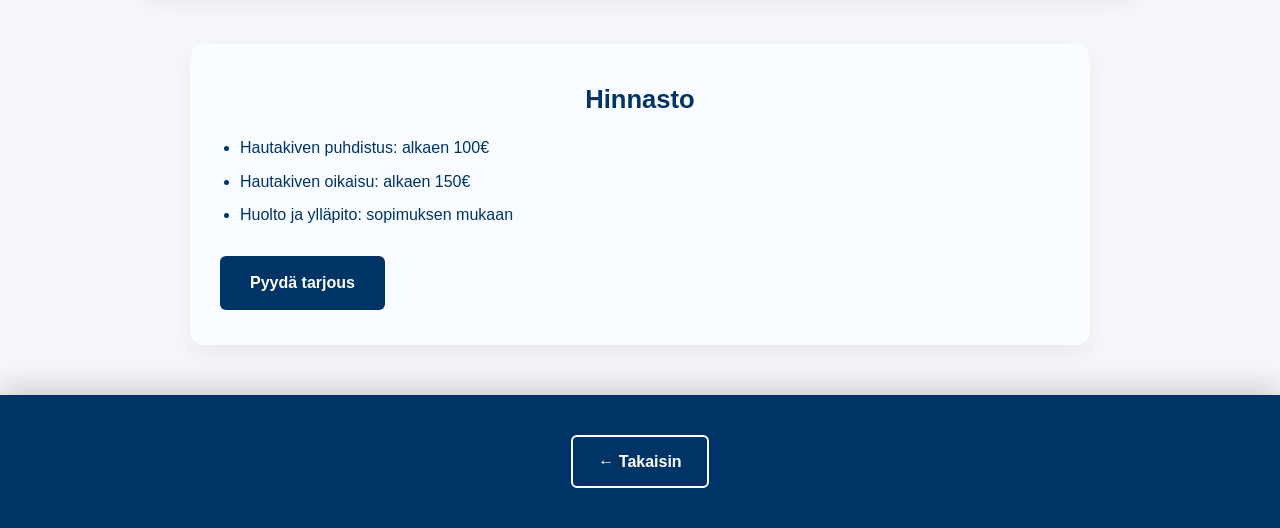
==== commit ba7a3dc2: "Update hautakivipalvelut.html" ====
--- a/hautakivipalvelut.html
+++ b/hautakivipalvelut.html
@@ -155,6 +155,36 @@
 
 </section>
 
+  <section class="trust-section">
+
+    <h2 data-translate="trustTitle"></h2>
+
+    <div class="trust-grid">
+
+        <div class="trust-card">
+            <h3 data-translate="trust1Title"></h3>
+            <p data-translate="trust1Text"></p>
+        </div>
+
+        <div class="trust-card">
+            <h3 data-translate="trust2Title"></h3>
+            <p data-translate="trust2Text"></p>
+        </div>
+
+        <div class="trust-card">
+            <h3 data-translate="trust3Title"></h3>
+            <p data-translate="trust3Text"></p>
+        </div>
+
+        <div class="trust-card">
+            <h3 data-translate="trust4Title"></h3>
+            <p data-translate="trust4Text"></p>
+        </div>
+
+    </div>
+
+</section>   
+     
 <!-- CTA -->
 <section class="service-page">
 
--- a/css/style.css
+++ b/css/style.css
@@ -504,7 +504,19 @@
     background: radial-gradient(circle at top, rgba(0,51,102,0.05), transparent 60%);
     pointer-events: none;
 }
-
+#about {
+    position: relative;
+    background: url("../images/about.jpg") center/cover no-repeat;
+    color: #ffffff;
+}
+#about .about-content {
+    position: relative;
+    z-index: 2;
+}
+#about .about-overlay {
+    background: rgba(0, 51, 102, 0.6);
+    padding: 60px 20px;
+}
 /* =========================
    MOBILE IMPROVEMENTS
 ========================= */
@@ -516,6 +528,79 @@
     }
 
     .service-item:hover {
-        transform: none; /* undviker “skak” på mobil */
-    }
-}
+        transform: none;
+    }
+
+    #about .about-overlay {
+        padding: 40px 15px;
+    }
+}
+/* =========================
+   TRUST SECTION (PREMIUM SAFE)
+========================= */
+
+.trust-section {
+    max-width: 1000px;
+    margin: 50px auto;
+    padding: 40px 20px;
+    text-align: center;
+}
+
+.trust-section h2 {
+    margin-bottom: 30px;
+    font-size: 1.8rem;
+    color: #003366;
+}
+
+/* GRID */
+.trust-grid {
+    display: grid;
+    grid-template-columns: repeat(auto-fit, minmax(220px, 1fr));
+    gap: 20px;
+}
+
+/* CARD */
+.trust-card {
+    background: #ffffff;
+    border-radius: 14px;
+    padding: 25px 20px;
+    border: 1px solid #e6e6e6;
+    box-shadow: 0 8px 20px rgba(0,0,0,0.05);
+    transition: all 0.3s ease;
+    text-align: left;
+}
+
+/* HOVER */
+.trust-card:hover {
+    transform: translateY(-5px);
+    box-shadow: 0 15px 35px rgba(0,0,0,0.12);
+}
+
+/* TITLE */
+.trust-card h3 {
+    margin-bottom: 10px;
+    font-size: 1.1rem;
+    color: #003366;
+}
+
+/* TEXT */
+.trust-card p {
+    font-size: 0.95rem;
+    line-height: 1.6;
+}
+
+/* MOBILE SAFE */
+@media (max-width: 768px) {
+    .trust-section {
+        padding: 30px 15px;
+        margin: 30px auto;
+    }
+
+    .trust-card {
+        padding: 20px 15px;
+    }
+
+    .trust-section h2 {
+        font-size: 1.4rem;
+    }
+}
